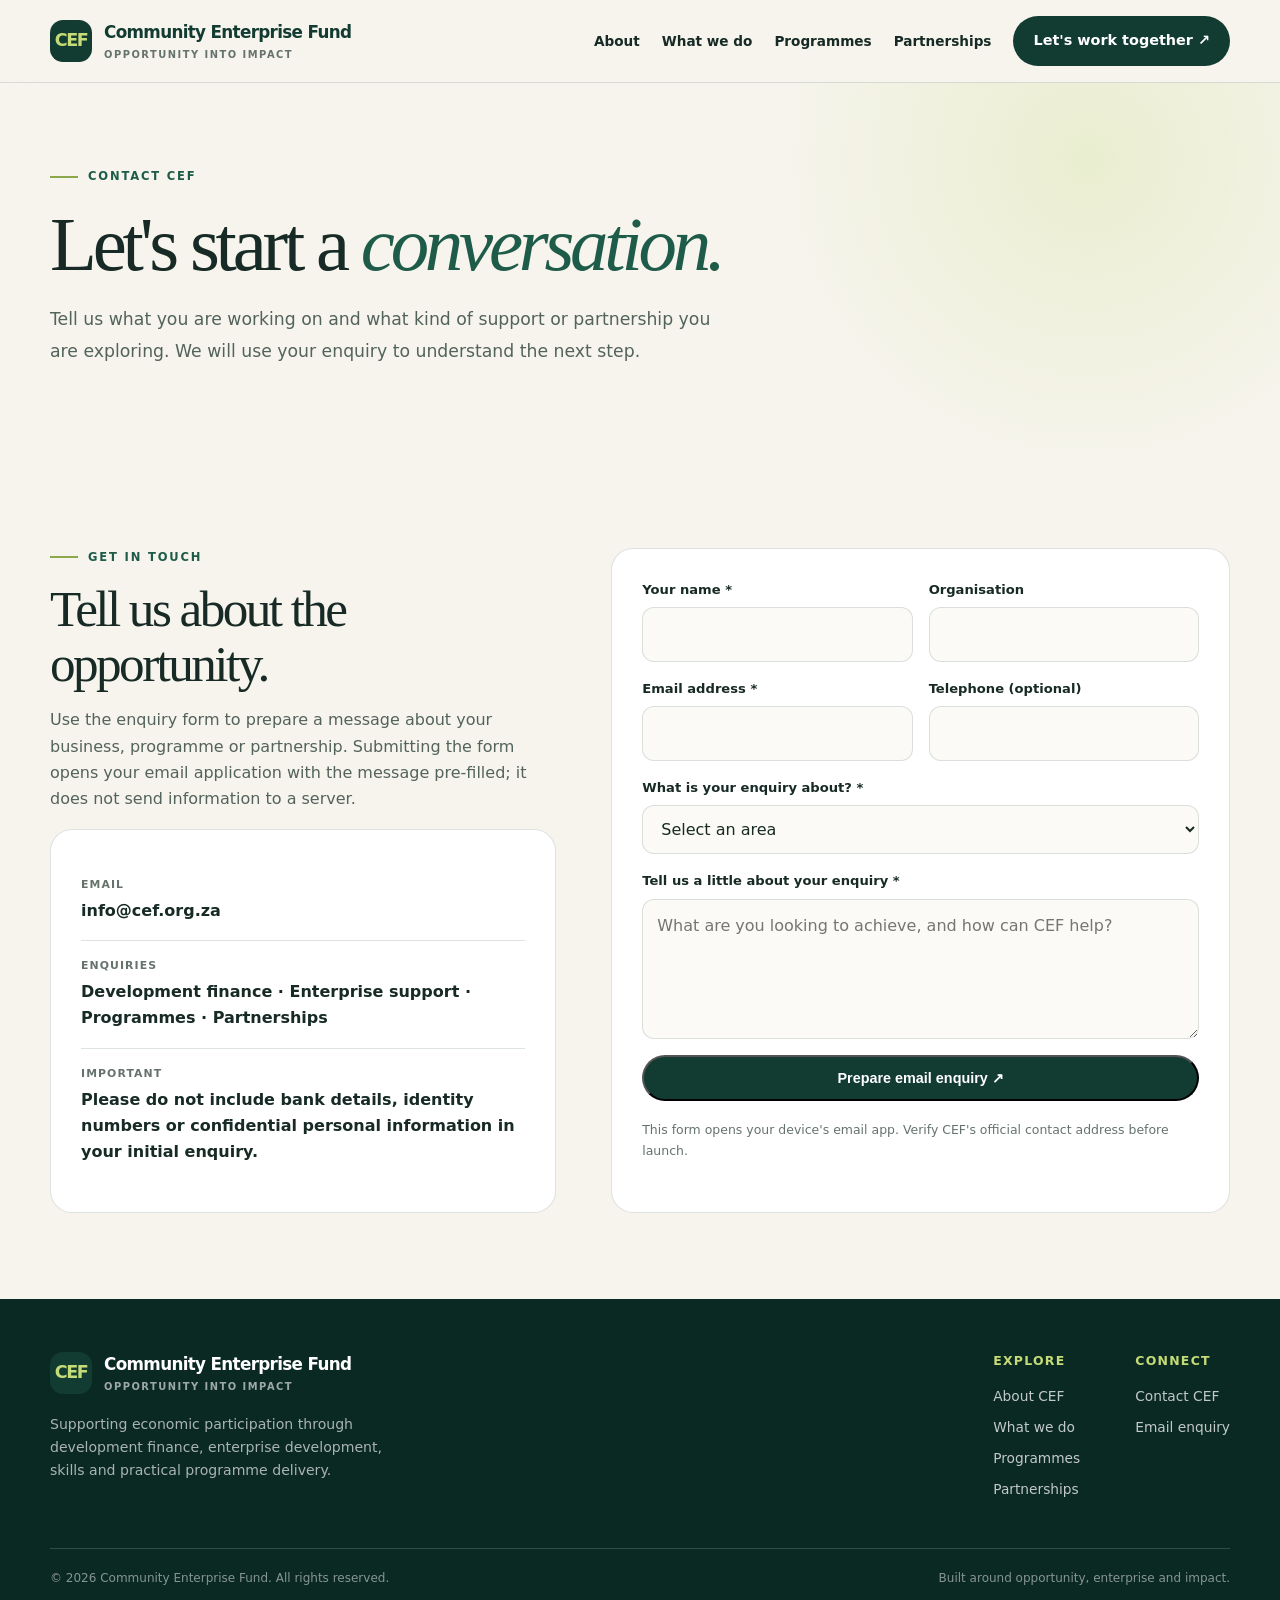
==== contact.html @ 458177f5 "Add CEF contact page" ====
<!doctype html>
<html lang="en"><head><meta charset="utf-8"><meta name="viewport" content="width=device-width,initial-scale=1"><meta name="theme-color" content="#123b32"><meta name="description" content="Contact Community Enterprise Fund about development finance, enterprise development, training, programme implementation and partnerships."><title>Contact CEF | Community Enterprise Fund</title><link rel="stylesheet" href="assets/site.css"></head><body>
<header class="nav"><div class="wrap navin"><a class="brand" href="index.html" aria-label="CEF home"><span class="mark">CEF</span><span>Community Enterprise Fund<small>Opportunity into impact</small></span></a><button class="menu" aria-label="Open navigation" aria-expanded="false">☰</button><nav class="links" aria-label="Main navigation"><a href="about.html" >About</a><a href="services.html" >What we do</a><a href="programmes.html" >Programmes</a><a href="partnerships.html" >Partnerships</a><a class="navcta" href="contact.html">Let's work together ↗</a></nav></div></header>
<main>
<section class="page-hero"><div class="wrap"><div class="reveal"><div class="eyebrow">Contact CEF</div><h1>Let's start a <em>conversation.</em></h1><p class="lead">Tell us what you are working on and what kind of support or partnership you are exploring. We will use your enquiry to understand the next step.</p></div></div></section>
<section class="section"><div class="wrap contact-grid"><div class="copy reveal"><div class="eyebrow">Get in touch</div><h2>Tell us about the opportunity.</h2><p>Use the enquiry form to prepare a message about your business, programme or partnership. Submitting the form opens your email application with the message pre-filled; it does not send information to a server.</p><div class="contact-box"><div class="contact-row"><small>Email</small><strong><a href="mailto:info@cef.org.za">info@cef.org.za</a></strong></div><div class="contact-row"><small>Enquiries</small><strong>Development finance · Enterprise support · Programmes · Partnerships</strong></div><div class="contact-row"><small>Important</small><strong>Please do not include bank details, identity numbers or confidential personal information in your initial enquiry.</strong></div></div></div>
<div class="contact-box reveal"><form data-mailto><div class="form-grid"><div class="field"><label for="name">Your name *</label><input id="name" name="name" autocomplete="name" required></div><div class="field"><label for="organisation">Organisation</label><input id="organisation" name="organisation" autocomplete="organization"></div><div class="field"><label for="email">Email address *</label><input id="email" name="email" type="email" autocomplete="email" required></div><div class="field"><label for="telephone">Telephone (optional)</label><input id="telephone" name="telephone" type="tel" autocomplete="tel"></div><div class="field full"><label for="topic">What is your enquiry about? *</label><select id="topic" name="topic" required><option value="">Select an area</option><option>Development finance</option><option>Enterprise development</option><option>Skills and training</option><option>Agriculture and food systems</option><option>Programme implementation</option><option>Supply chain and logistics</option><option>Partnership opportunity</option><option>Other enquiry</option></select></div><div class="field full"><label for="message">Tell us a little about your enquiry *</label><textarea id="message" name="message" required placeholder="What are you looking to achieve, and how can CEF help?"></textarea></div><div class="field full"><button class="btn primary" type="submit">Prepare email enquiry ↗</button><p class="form-note">This form opens your device's email app. Verify CEF's official contact address before launch.</p></div></div></form></div></div></section></main>
<footer class="footer"><div class="wrap"><div class="footer-top"><div><a class="brand" href="index.html"><span class="mark">CEF</span><span>Community Enterprise Fund<small>Opportunity into impact</small></span></a><p class="footer-intro">Supporting economic participation through development finance, enterprise development, skills and practical programme delivery.</p></div><div class="footer-cols"><div class="footer-col"><strong>Explore</strong><a href="about.html">About CEF</a><a href="services.html">What we do</a><a href="programmes.html">Programmes</a><a href="partnerships.html">Partnerships</a></div><div class="footer-col"><strong>Connect</strong><a href="contact.html">Contact CEF</a><a href="mailto:info@cef.org.za">Email enquiry</a></div></div></div><div class="footer-bottom"><span>© <span data-year></span> Community Enterprise Fund. All rights reserved.</span><span>Built around opportunity, enterprise and impact.</span></div></div></footer><script src="assets/site.js"></script></body></html>
---- assets/site.css ----
:root{--green:#123b32;--green2:#1e5b49;--lime:#c5db77;--cream:#f6f4ed;--ink:#172a25;--muted:#66736c;--white:#fff;--line:rgba(18,59,50,.14);--serif:Georgia,'Times New Roman',serif;--sans:Inter,ui-sans-serif,system-ui,-apple-system,BlinkMacSystemFont,"Segoe UI",sans-serif}
*{box-sizing:border-box}html{scroll-behavior:smooth;scroll-padding-top:88px}body{margin:0;background:var(--cream);color:var(--ink);font-family:var(--sans);line-height:1.65}a{color:inherit;text-decoration:none}button,a{-webkit-tap-highlight-color:transparent}.wrap{width:min(1180px,calc(100% - 48px));margin:auto}.nav{position:sticky;top:0;z-index:20;background:rgba(246,244,237,.92);backdrop-filter:blur(16px);border-bottom:1px solid var(--line)}.navin{height:82px;display:flex;align-items:center;justify-content:space-between;gap:28px}.brand{display:flex;align-items:center;gap:12px;font-weight:800;letter-spacing:-.04em;color:var(--green);font-size:1.05rem}.mark{width:42px;height:42px;border-radius:13px;background:var(--green);display:grid;place-items:center;color:var(--lime);font-size:1.1rem;font-weight:900;letter-spacing:-.08em}.brand small{display:block;font-size:.62rem;letter-spacing:.15em;text-transform:uppercase;color:var(--muted);font-weight:700}.links{display:flex;gap:22px;align-items:center;font-size:.85rem;font-weight:700}.links a:hover,.links a[aria-current=page]{color:var(--green2)}.navcta,.btn{display:inline-flex;align-items:center;justify-content:center;gap:10px;border-radius:999px;padding:13px 20px;font-weight:750;font-size:.9rem;transition:transform .25s,background .25s}.navcta,.btn.primary{background:var(--green);color:white}.navcta:hover,.btn.primary:hover{background:var(--green2);transform:translateY(-2px)}.btn.light{background:var(--lime);color:var(--green)}.menu{display:none;border:0;background:transparent;color:var(--green);font-size:1.7rem}.eyebrow{display:flex;align-items:center;gap:10px;text-transform:uppercase;letter-spacing:.16em;font-size:.72rem;font-weight:800;color:var(--green2)}.eyebrow:before{content:"";width:28px;height:2px;background:#8ba84b}.page-hero{padding:84px 0 76px;background:radial-gradient(circle at 85% 20%,rgba(197,219,119,.25),transparent 28%),var(--cream)}.page-hero-grid{display:grid;grid-template-columns:1.15fr .85fr;gap:55px;align-items:center}.page-hero h1{font-family:var(--serif);font-weight:500;letter-spacing:-.055em;line-height:1.02;font-size:clamp(3.1rem,6vw,5.4rem);margin:20px 0}.page-hero h1 em{color:var(--green2);font-weight:400}.lead{font-size:1.08rem;max-width:670px;color:#53635b;line-height:1.85}.actions{display:flex;gap:12px;flex-wrap:wrap;margin-top:28px}.hero-art{min-height:340px;border-radius:28px;position:relative;overflow:hidden;background:linear-gradient(145deg,#d6dfbc,#9bb49a 55%,#4c7964)}.hero-art:before{content:"";position:absolute;width:230px;height:230px;border-radius:50%;background:#e8e9b7;right:9%;top:9%;opacity:.85;animation:float 8s ease-in-out infinite}.hero-art:after{content:"";position:absolute;left:-12%;right:-12%;bottom:-26%;height:72%;border-radius:50% 50% 0 0;background:repeating-linear-gradient(80deg,#315f4c 0 23px,#66866a 24px 48px);transform:rotate(-7deg)}.hero-art-label{position:absolute;left:22px;top:22px;z-index:2;background:rgba(255,255,255,.76);padding:9px 13px;border-radius:999px;font-size:.7rem;text-transform:uppercase;letter-spacing:.1em;font-weight:800;color:var(--green)}.section{padding:86px 0}.section.soft{background:#e9ecdf}.section.dark{background:var(--green);color:white}.section-head{display:flex;justify-content:space-between;align-items:end;gap:35px;margin-bottom:38px}.section-head h2,.copy h2{font-family:var(--serif);font-weight:500;font-size:clamp(2.25rem,4vw,3.6rem);letter-spacing:-.05em;line-height:1.08;max-width:700px;margin:14px 0 0}.section-head p{max-width:420px;color:var(--muted);margin:0}.dark .section-head p{color:rgba(255,255,255,.7)}.cards{display:grid;grid-template-columns:repeat(3,1fr);gap:16px}.card{background:white;border:1px solid var(--line);border-radius:22px;padding:27px;min-height:245px;display:flex;flex-direction:column;transition:transform .3s,box-shadow .3s}.card:hover{transform:translateY(-6px);box-shadow:0 18px 45px rgba(18,59,50,.09)}.card-icon{width:47px;height:47px;display:grid;place-items:center;background:#edf1df;border-radius:15px;color:var(--green);font-size:1.25rem}.card h3{font-size:1.15rem;margin:20px 0 8px;letter-spacing:-.025em}.card p{color:var(--muted);font-size:.91rem;margin:0 0 20px}.card .textlink{margin-top:auto;font-size:.87rem;font-weight:750;color:var(--green)}.feature-grid{display:grid;grid-template-columns:.85fr 1.15fr;gap:60px;align-items:center}.feature-panel{border-radius:26px;background:var(--green);color:white;padding:34px;position:relative;overflow:hidden;min-height:330px;display:flex;flex-direction:column;justify-content:space-between}.feature-panel:after{content:"CEF";position:absolute;right:-20px;bottom:-65px;font:11rem var(--serif);color:rgba(255,255,255,.08)}.feature-panel strong{font:2rem/1.2 var(--serif);max-width:300px;position:relative;z-index:1}.feature-panel span{color:var(--lime);text-transform:uppercase;letter-spacing:.12em;font-size:.72rem;font-weight:800;position:relative;z-index:1}.copy p{color:#53635b}.check-list{padding:0;margin:25px 0;list-style:none;display:grid;gap:13px}.check-list li{display:flex;gap:12px;align-items:flex-start}.check-list li:before{content:'✓';flex:0 0 24px;width:24px;height:24px;display:grid;place-items:center;border-radius:50%;background:#e3ebcd;color:var(--green);font-weight:900}.band{background:var(--lime);padding:44px;border-radius:26px;display:flex;align-items:center;justify-content:space-between;gap:28px}.band h2{font:500 clamp(2rem,4vw,3.2rem)/1.08 var(--serif);letter-spacing:-.05em;color:var(--green);margin:0 0 12px}.band p{margin:0;color:#3e5b47}.band .btn{background:var(--green);color:white;white-space:nowrap}.steps{display:grid;grid-template-columns:repeat(4,1fr);gap:18px}.step{padding-top:18px;border-top:2px solid #a4bd67}.step span{font-size:.72rem;font-weight:800;letter-spacing:.14em;color:var(--green2)}.step h3{margin:9px 0;font-size:1rem}.step p{font-size:.84rem;color:var(--muted);margin:0}.program-list{display:grid;grid-template-columns:1fr 1fr;gap:16px}.program{border:1px solid rgba(255,255,255,.2);border-radius:22px;padding:27px;display:flex;gap:18px;align-items:flex-start;background:rgba(255,255,255,.035)}.program-no{font:2rem/1 var(--serif);color:var(--lime)}.program h3{margin:0 0 7px;font-size:1.12rem}.program p{margin:0;color:rgba(255,255,255,.72);font-size:.9rem}.program small{display:block;margin-top:15px;color:var(--lime);font-weight:700;letter-spacing:.04em}.contact-grid{display:grid;grid-template-columns:.9fr 1.1fr;gap:55px}.contact-box{background:white;border:1px solid var(--line);border-radius:22px;padding:30px}.contact-row{padding:16px 0;border-bottom:1px solid var(--line)}.contact-row:last-child{border:0}.contact-row small{display:block;color:var(--muted);text-transform:uppercase;letter-spacing:.1em;font-size:.68rem;font-weight:800}.contact-row strong{display:block;margin-top:4px}.form-grid{display:grid;grid-template-columns:1fr 1fr;gap:16px}.field{display:flex;flex-direction:column;gap:7px}.field.full{grid-column:1/-1}.field label{font-size:.82rem;font-weight:750}.field input,.field select,.field textarea{font:inherit;width:100%;border:1px solid var(--line);background:#fbfaf6;border-radius:12px;padding:13px 14px;color:var(--ink)}.field textarea{min-height:140px;resize:vertical}.field input:focus,.field select:focus,.field textarea:focus{outline:2px solid #a4bd67;outline-offset:2px}.form-note{font-size:.78rem;color:var(--muted)}.footer{background:#0b2923;color:white;padding:52px 0 24px}.footer-top{display:flex;justify-content:space-between;gap:50px;padding-bottom:40px}.footer .brand{color:white}.footer .brand small{color:rgba(255,255,255,.6)}.footer-intro{max-width:340px;color:rgba(255,255,255,.65);font-size:.88rem;margin-top:18px}.footer-cols{display:flex;gap:55px}.footer-col strong{display:block;color:var(--lime);font-size:.78rem;letter-spacing:.1em;text-transform:uppercase;margin-bottom:14px}.footer-col a{display:block;color:rgba(255,255,255,.75);font-size:.86rem;margin:8px 0}.footer-bottom{border-top:1px solid rgba(255,255,255,.17);padding-top:20px;display:flex;justify-content:space-between;gap:20px;color:rgba(255,255,255,.5);font-size:.75rem}.reveal{opacity:0;transform:translateY(20px);transition:opacity .7s ease,transform .7s cubic-bezier(.2,.7,.2,1)}.reveal.visible{opacity:1;transform:translateY(0)}@keyframes float{0%,100%{transform:translateY(0)}50%{transform:translateY(-13px)}}@media(prefers-reduced-motion:reduce){*,*:before,*:after{scroll-behavior:auto!important;animation:none!important;transition:none!important}.reveal{opacity:1;transform:none}}@media(max-width:900px){.links{gap:13px;font-size:.78rem}.page-hero-grid,.feature-grid,.contact-grid{grid-template-columns:1fr;gap:32px}.hero-art{min-height:270px}.cards{grid-template-columns:1fr 1fr}.steps{grid-template-columns:1fr 1fr}.section-head{display:block}.section-head p{margin-top:17px}.footer-top{flex-direction:column}.program-list{grid-template-columns:1fr}}@media(max-width:760px){.navin{height:72px}.menu{display:block}.links{display:none;position:absolute;top:71px;left:0;right:0;background:var(--cream);padding:20px 24px 27px;flex-direction:column;align-items:stretch;border-bottom:1px solid var(--line);font-size:.95rem}.links.open{display:flex}.links .navcta{text-align:center}.page-hero{padding:56px 0}.page-hero h1{font-size:3.25rem}.section{padding:66px 0}.cards{grid-template-columns:1fr}.card{min-height:220px}.band{padding:28px;align-items:flex-start;flex-direction:column}.footer-cols{gap:35px;flex-wrap:wrap}}@media(max-width:500px){.wrap{width:calc(100% - 34px)}.brand{font-size:.92rem}.mark{width:38px;height:38px}.steps{gap:23px 15px}.program{padding:22px;gap:14px}.form-grid{grid-template-columns:1fr}.field.full{grid-column:auto}.footer-bottom{flex-direction:column;gap:8px}.feature-panel{min-height:260px;padding:26px}}
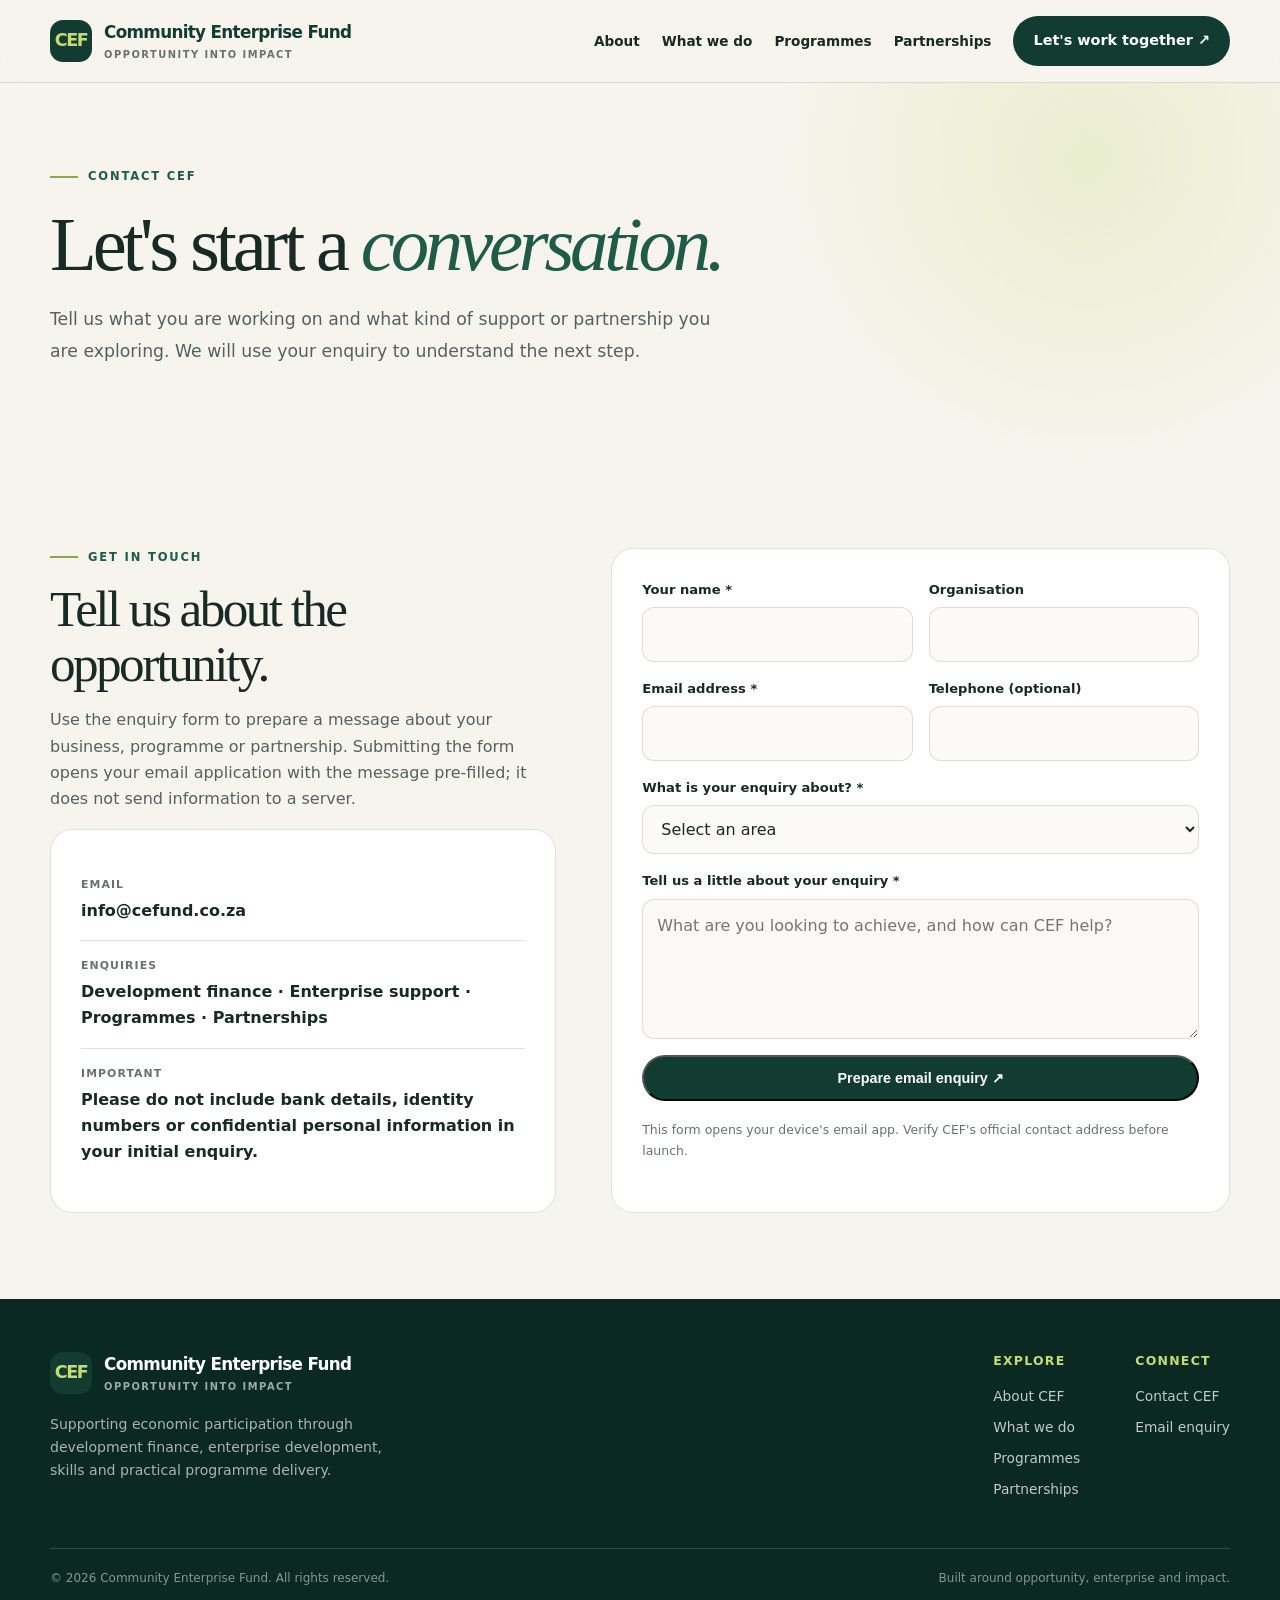
==== commit f91260a9: "Correct CEF public email address on contact page" ====
--- a/contact.html
+++ b/contact.html
@@ -3,6 +3,6 @@
 <header class="nav"><div class="wrap navin"><a class="brand" href="index.html" aria-label="CEF home"><span class="mark">CEF</span><span>Community Enterprise Fund<small>Opportunity into impact</small></span></a><button class="menu" aria-label="Open navigation" aria-expanded="false">☰</button><nav class="links" aria-label="Main navigation"><a href="about.html" >About</a><a href="services.html" >What we do</a><a href="programmes.html" >Programmes</a><a href="partnerships.html" >Partnerships</a><a class="navcta" href="contact.html">Let's work together ↗</a></nav></div></header>
 <main>
 <section class="page-hero"><div class="wrap"><div class="reveal"><div class="eyebrow">Contact CEF</div><h1>Let's start a <em>conversation.</em></h1><p class="lead">Tell us what you are working on and what kind of support or partnership you are exploring. We will use your enquiry to understand the next step.</p></div></div></section>
-<section class="section"><div class="wrap contact-grid"><div class="copy reveal"><div class="eyebrow">Get in touch</div><h2>Tell us about the opportunity.</h2><p>Use the enquiry form to prepare a message about your business, programme or partnership. Submitting the form opens your email application with the message pre-filled; it does not send information to a server.</p><div class="contact-box"><div class="contact-row"><small>Email</small><strong><a href="mailto:info@cef.org.za">info@cef.org.za</a></strong></div><div class="contact-row"><small>Enquiries</small><strong>Development finance · Enterprise support · Programmes · Partnerships</strong></div><div class="contact-row"><small>Important</small><strong>Please do not include bank details, identity numbers or confidential personal information in your initial enquiry.</strong></div></div></div>
+<section class="section"><div class="wrap contact-grid"><div class="copy reveal"><div class="eyebrow">Get in touch</div><h2>Tell us about the opportunity.</h2><p>Use the enquiry form to prepare a message about your business, programme or partnership. Submitting the form opens your email application with the message pre-filled; it does not send information to a server.</p><div class="contact-box"><div class="contact-row"><small>Email</small><strong><a href="mailto:info@cefund.co.za">info@cefund.co.za</a></strong></div><div class="contact-row"><small>Enquiries</small><strong>Development finance · Enterprise support · Programmes · Partnerships</strong></div><div class="contact-row"><small>Important</small><strong>Please do not include bank details, identity numbers or confidential personal information in your initial enquiry.</strong></div></div></div>
 <div class="contact-box reveal"><form data-mailto><div class="form-grid"><div class="field"><label for="name">Your name *</label><input id="name" name="name" autocomplete="name" required></div><div class="field"><label for="organisation">Organisation</label><input id="organisation" name="organisation" autocomplete="organization"></div><div class="field"><label for="email">Email address *</label><input id="email" name="email" type="email" autocomplete="email" required></div><div class="field"><label for="telephone">Telephone (optional)</label><input id="telephone" name="telephone" type="tel" autocomplete="tel"></div><div class="field full"><label for="topic">What is your enquiry about? *</label><select id="topic" name="topic" required><option value="">Select an area</option><option>Development finance</option><option>Enterprise development</option><option>Skills and training</option><option>Agriculture and food systems</option><option>Programme implementation</option><option>Supply chain and logistics</option><option>Partnership opportunity</option><option>Other enquiry</option></select></div><div class="field full"><label for="message">Tell us a little about your enquiry *</label><textarea id="message" name="message" required placeholder="What are you looking to achieve, and how can CEF help?"></textarea></div><div class="field full"><button class="btn primary" type="submit">Prepare email enquiry ↗</button><p class="form-note">This form opens your device's email app. Verify CEF's official contact address before launch.</p></div></div></form></div></div></section></main>
-<footer class="footer"><div class="wrap"><div class="footer-top"><div><a class="brand" href="index.html"><span class="mark">CEF</span><span>Community Enterprise Fund<small>Opportunity into impact</small></span></a><p class="footer-intro">Supporting economic participation through development finance, enterprise development, skills and practical programme delivery.</p></div><div class="footer-cols"><div class="footer-col"><strong>Explore</strong><a href="about.html">About CEF</a><a href="services.html">What we do</a><a href="programmes.html">Programmes</a><a href="partnerships.html">Partnerships</a></div><div class="footer-col"><strong>Connect</strong><a href="contact.html">Contact CEF</a><a href="mailto:info@cef.org.za">Email enquiry</a></div></div></div><div class="footer-bottom"><span>© <span data-year></span> Community Enterprise Fund. All rights reserved.</span><span>Built around opportunity, enterprise and impact.</span></div></div></footer><script src="assets/site.js"></script></body></html>+<footer class="footer"><div class="wrap"><div class="footer-top"><div><a class="brand" href="index.html"><span class="mark">CEF</span><span>Community Enterprise Fund<small>Opportunity into impact</small></span></a><p class="footer-intro">Supporting economic participation through development finance, enterprise development, skills and practical programme delivery.</p></div><div class="footer-cols"><div class="footer-col"><strong>Explore</strong><a href="about.html">About CEF</a><a href="services.html">What we do</a><a href="programmes.html">Programmes</a><a href="partnerships.html">Partnerships</a></div><div class="footer-col"><strong>Connect</strong><a href="contact.html">Contact CEF</a><a href="mailto:info@cefund.co.za">Email enquiry</a></div></div></div><div class="footer-bottom"><span>© <span data-year></span> Community Enterprise Fund. All rights reserved.</span><span>Built around opportunity, enterprise and impact.</span></div></div></footer><script src="assets/site.js"></script></body></html>
